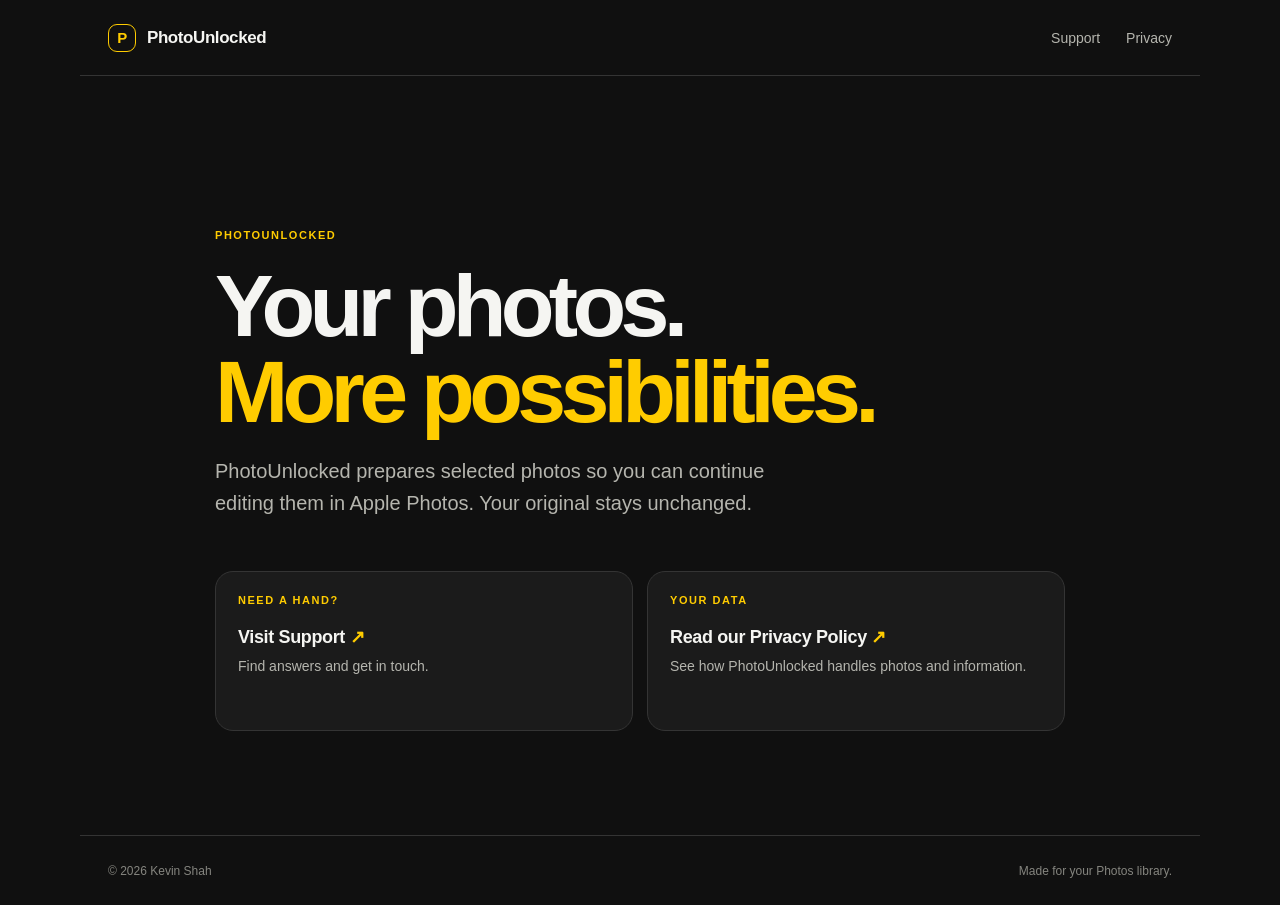
==== index.html @ 0562c280 "Add PhotoUnlocked privacy and support site" ====
<!doctype html>
<html lang="en">
<head>
  <meta charset="utf-8">
  <meta name="viewport" content="width=device-width, initial-scale=1">
  <meta name="theme-color" content="#111111">
  <meta name="description" content="PhotoUnlocked support and privacy information.">
  <title>PhotoUnlocked — Help and Privacy</title>
  <link rel="stylesheet" href="./styles.css">
</head>
<body>
  <header class="site-header">
    <a class="brand" href="./" aria-label="PhotoUnlocked home"><span class="brand-mark" aria-hidden="true">P</span>PhotoUnlocked</a>
    <nav aria-label="Main navigation"><a href="./support/">Support</a><a href="./privacy/">Privacy</a></nav>
  </header>
  <main class="home-main">
    <p class="eyebrow">PHOTOUNLOCKED</p>
    <h1>Your photos.<br><span>More possibilities.</span></h1>
    <p class="intro">PhotoUnlocked prepares selected photos so you can continue editing them in Apple Photos. Your original stays unchanged.</p>
    <div class="link-grid">
      <a class="link-card" href="./support/"><span class="card-kicker">NEED A HAND?</span><strong>Visit Support <span aria-hidden="true">↗</span></strong><span>Find answers and get in touch.</span></a>
      <a class="link-card" href="./privacy/"><span class="card-kicker">YOUR DATA</span><strong>Read our Privacy Policy <span aria-hidden="true">↗</span></strong><span>See how PhotoUnlocked handles photos and information.</span></a>
    </div>
  </main>
  <footer><span>© 2026 Kevin Shah</span><span>Made for your Photos library.</span></footer>
</body>
</html>
---- styles.css ----
:root {
  color-scheme: dark;
  --bg: #101010;
  --surface: #1b1b1b;
  --line: #343434;
  --text: #f5f5f2;
  --muted: #b5b5ae;
  --yellow: #ffcc00;
  font-family: -apple-system, BlinkMacSystemFont, "Segoe UI", sans-serif;
}

* { box-sizing: border-box; }
html { min-height: 100%; background: var(--bg); }
body { min-height: 100vh; margin: 0; background: var(--bg); color: var(--text); }
a { color: inherit; }
a:focus-visible { outline: 3px solid var(--yellow); outline-offset: 5px; }
.site-header { height: 76px; display: flex; align-items: center; justify-content: space-between; max-width: 1120px; margin: 0 auto; padding: 0 28px; border-bottom: 1px solid var(--line); }
.brand { display: inline-flex; align-items: center; gap: 11px; text-decoration: none; font-size: 17px; font-weight: 650; letter-spacing: -.025em; }
.brand-mark { display: grid; place-items: center; width: 28px; height: 28px; border: 1.5px solid var(--yellow); border-radius: 9px; color: var(--yellow); font-size: 15px; font-weight: 750; }
nav { display: flex; gap: 26px; }
nav a { color: var(--muted); font-size: 14px; text-decoration: none; }
nav a:hover, .text-link:hover { color: var(--yellow); }
.home-main, .page-main { width: min(100% - 48px, 850px); margin: 0 auto; }
.home-main { padding: clamp(72px, 12vw, 142px) 0 104px; }
.eyebrow, .card-kicker { color: var(--yellow); font-size: 11px; font-weight: 700; letter-spacing: .14em; }
h1 { margin: 22px 0 20px; font-size: clamp(48px, 9vw, 88px); line-height: .98; letter-spacing: -.065em; }
h1 span { color: var(--yellow); }
.intro { max-width: 610px; margin: 0; color: var(--muted); font-size: clamp(17px, 2.4vw, 20px); line-height: 1.6; }
.link-grid { display: grid; grid-template-columns: repeat(2, minmax(0, 1fr)); gap: 14px; margin-top: 52px; }
.link-card { min-height: 160px; display: flex; flex-direction: column; align-items: flex-start; padding: 22px; border: 1px solid var(--line); border-radius: 18px; background: var(--surface); text-decoration: none; transition: border-color 160ms ease, transform 160ms ease; }
.link-card:hover { border-color: var(--yellow); transform: translateY(-2px); }
.link-card strong { margin: 20px 0 8px; font-size: 18px; letter-spacing: -.02em; }
.link-card strong span { color: var(--yellow); }
.link-card > span:last-child { color: var(--muted); font-size: 14px; line-height: 1.5; }
.page-main { padding: 58px 0 90px; }
.back-link { display: inline-block; margin-bottom: 42px; color: var(--muted); font-size: 14px; text-decoration: none; }
.page-main h1 { margin: 12px 0 16px; font-size: clamp(40px, 7vw, 64px); line-height: 1.02; }
.updated { margin: 0 0 38px; color: var(--muted); font-size: 14px; }
.lead { max-width: 720px; margin: 0 0 42px; color: var(--muted); font-size: 18px; line-height: 1.65; }
.content-section { padding: 25px 0; border-top: 1px solid var(--line); }
.content-section h2 { margin: 0 0 12px; font-size: 20px; letter-spacing: -.025em; }
.content-section p, .content-section li { color: var(--muted); font-size: 16px; line-height: 1.7; }
.content-section p { margin: 0 0 12px; }
.content-section ul { margin: 12px 0 0; padding-left: 22px; }
.content-section li + li { margin-top: 7px; }
.contact-box { margin-top: 30px; padding: 22px; border: 1px solid var(--line); border-radius: 16px; background: var(--surface); }
.contact-box p { margin: 0; color: var(--muted); line-height: 1.7; }
.text-link { color: var(--yellow); text-underline-offset: 4px; }
footer { max-width: 1120px; min-height: 70px; display: flex; justify-content: space-between; align-items: center; gap: 14px; margin: 0 auto; padding: 16px 28px; border-top: 1px solid var(--line); color: #85857f; font-size: 12px; }
@media (max-width: 640px) {
  .site-header { height: 66px; padding: 0 20px; }
  nav { gap: 17px; }
  .home-main, .page-main { width: min(100% - 40px, 850px); }
  .home-main { padding: 76px 0 80px; }
  .link-grid { grid-template-columns: 1fr; gap: 10px; margin-top: 38px; }
  .link-card { min-height: 140px; }
  .page-main { padding: 38px 0 68px; }
  footer { align-items: flex-start; flex-direction: column; padding: 18px 20px; }
}
@media (prefers-reduced-motion: reduce) { *, *::before, *::after { scroll-behavior: auto !important; transition-duration: .01ms !important; } }
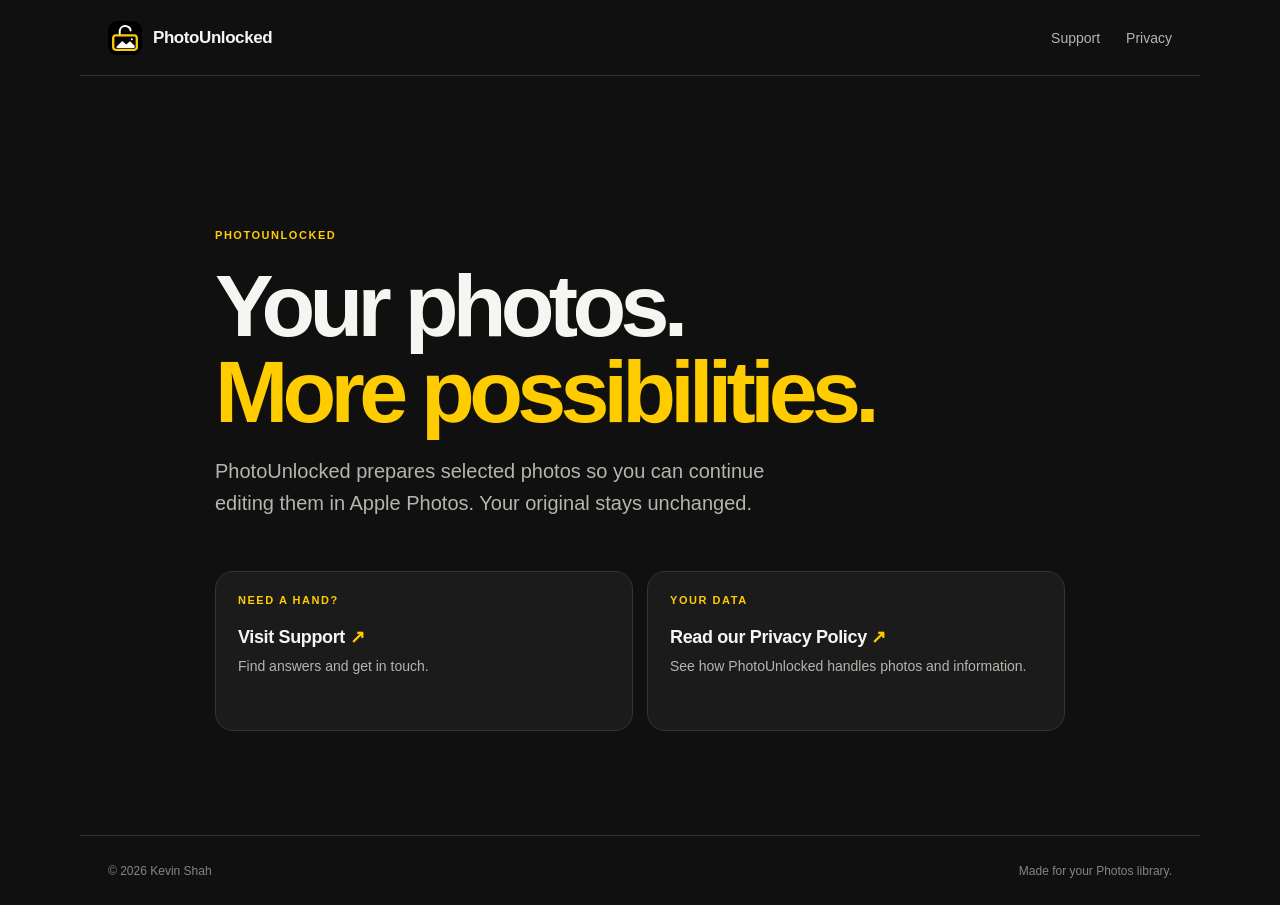
==== commit 184ffd48: "Use finalized PhotoUnlocked icon on site" ====
--- a/index.html
+++ b/index.html
@@ -6,11 +6,12 @@
   <meta name="theme-color" content="#111111">
   <meta name="description" content="PhotoUnlocked support and privacy information.">
   <title>PhotoUnlocked — Help and Privacy</title>
+  <link rel="icon" type="image/svg+xml" href="./assets/photounlocked-icon.svg">
   <link rel="stylesheet" href="./styles.css">
 </head>
 <body>
   <header class="site-header">
-    <a class="brand" href="./" aria-label="PhotoUnlocked home"><span class="brand-mark" aria-hidden="true">P</span>PhotoUnlocked</a>
+    <a class="brand" href="./" aria-label="PhotoUnlocked home"><img class="brand-icon" src="./assets/photounlocked-icon.svg" alt="">PhotoUnlocked</a>
     <nav aria-label="Main navigation"><a href="./support/">Support</a><a href="./privacy/">Privacy</a></nav>
   </header>
   <main class="home-main">
--- a/styles.css
+++ b/styles.css
@@ -16,7 +16,7 @@
 a:focus-visible { outline: 3px solid var(--yellow); outline-offset: 5px; }
 .site-header { height: 76px; display: flex; align-items: center; justify-content: space-between; max-width: 1120px; margin: 0 auto; padding: 0 28px; border-bottom: 1px solid var(--line); }
 .brand { display: inline-flex; align-items: center; gap: 11px; text-decoration: none; font-size: 17px; font-weight: 650; letter-spacing: -.025em; }
-.brand-mark { display: grid; place-items: center; width: 28px; height: 28px; border: 1.5px solid var(--yellow); border-radius: 9px; color: var(--yellow); font-size: 15px; font-weight: 750; }
+.brand-icon { display: block; width: 34px; height: 34px; flex: none; border-radius: 9px; }
 nav { display: flex; gap: 26px; }
 nav a { color: var(--muted); font-size: 14px; text-decoration: none; }
 nav a:hover, .text-link:hover { color: var(--yellow); }
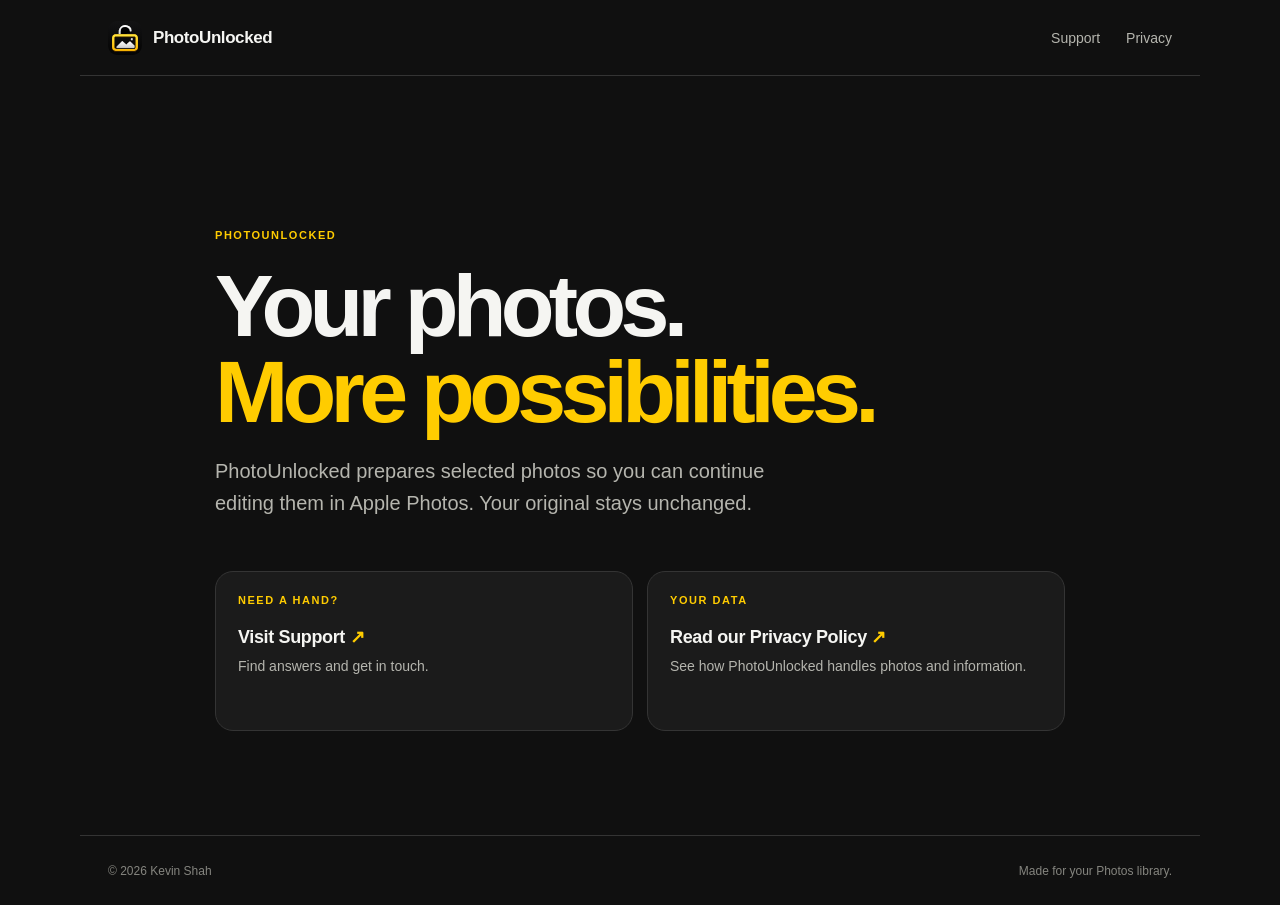
==== commit 17ddb1ae: "Fix PhotoUnlocked website logo rendering" ====
--- a/index.html
+++ b/index.html
@@ -6,12 +6,12 @@
   <meta name="theme-color" content="#111111">
   <meta name="description" content="PhotoUnlocked support and privacy information.">
   <title>PhotoUnlocked — Help and Privacy</title>
-  <link rel="icon" type="image/svg+xml" href="./assets/photounlocked-icon.svg">
+  <link rel="icon" type="image/svg+xml" href="./assets/photounlocked-icon.svg?v=2">
   <link rel="stylesheet" href="./styles.css">
 </head>
 <body>
   <header class="site-header">
-    <a class="brand" href="./" aria-label="PhotoUnlocked home"><img class="brand-icon" src="./assets/photounlocked-icon.svg" alt="">PhotoUnlocked</a>
+    <a class="brand" href="./" aria-label="PhotoUnlocked home"><img class="brand-icon" src="./assets/photounlocked-icon.svg?v=2" alt="">PhotoUnlocked</a>
     <nav aria-label="Main navigation"><a href="./support/">Support</a><a href="./privacy/">Privacy</a></nav>
   </header>
   <main class="home-main">
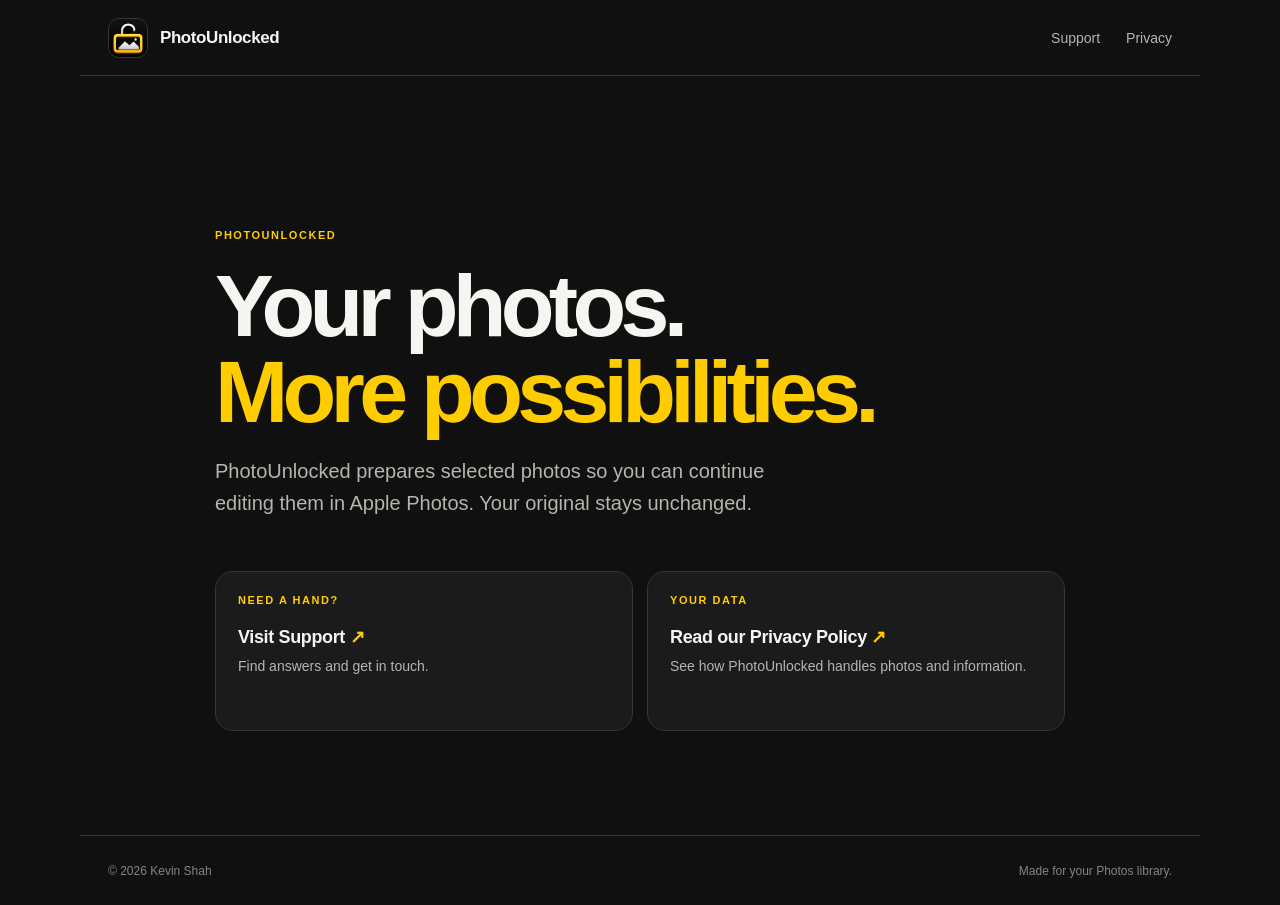
==== commit 8e607ce8: "Improve website icon clarity" ====
--- a/index.html
+++ b/index.html
@@ -11,7 +11,7 @@
 </head>
 <body>
   <header class="site-header">
-    <a class="brand" href="./" aria-label="PhotoUnlocked home"><img class="brand-icon" src="./assets/photounlocked-icon.svg?v=2" alt="">PhotoUnlocked</a>
+    <a class="brand" href="./" aria-label="PhotoUnlocked home"><img class="brand-icon" src="./assets/photounlocked-icon.png?v=1" alt="">PhotoUnlocked</a>
     <nav aria-label="Main navigation"><a href="./support/">Support</a><a href="./privacy/">Privacy</a></nav>
   </header>
   <main class="home-main">
--- a/styles.css
+++ b/styles.css
@@ -15,8 +15,8 @@
 a { color: inherit; }
 a:focus-visible { outline: 3px solid var(--yellow); outline-offset: 5px; }
 .site-header { height: 76px; display: flex; align-items: center; justify-content: space-between; max-width: 1120px; margin: 0 auto; padding: 0 28px; border-bottom: 1px solid var(--line); }
-.brand { display: inline-flex; align-items: center; gap: 11px; text-decoration: none; font-size: 17px; font-weight: 650; letter-spacing: -.025em; }
-.brand-icon { display: block; width: 34px; height: 34px; flex: none; border-radius: 9px; }
+.brand { display: inline-flex; align-items: center; gap: 12px; text-decoration: none; font-size: 17px; font-weight: 650; letter-spacing: -.025em; }
+.brand-icon { display: block; width: 40px; height: 40px; flex: none; border: 1px solid rgba(255, 255, 255, .16); border-radius: 11px; }
 nav { display: flex; gap: 26px; }
 nav a { color: var(--muted); font-size: 14px; text-decoration: none; }
 nav a:hover, .text-link:hover { color: var(--yellow); }
